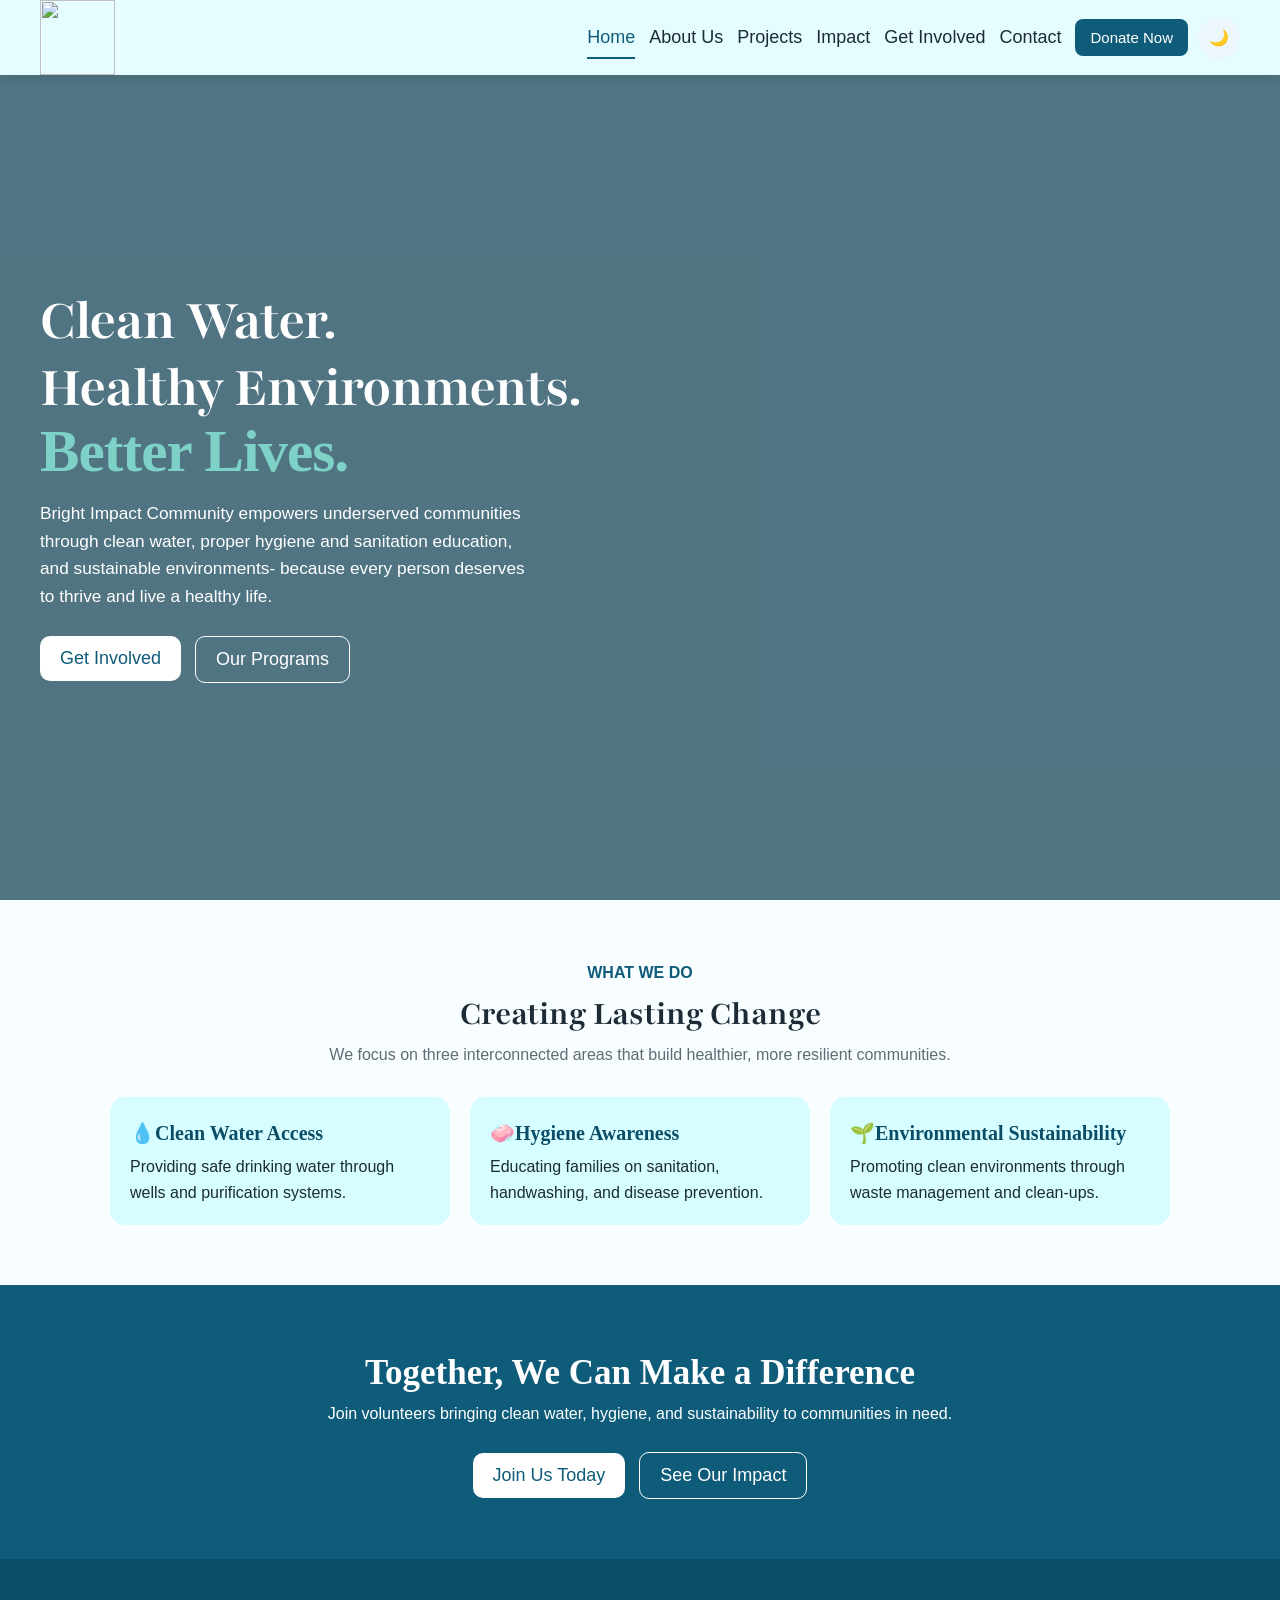
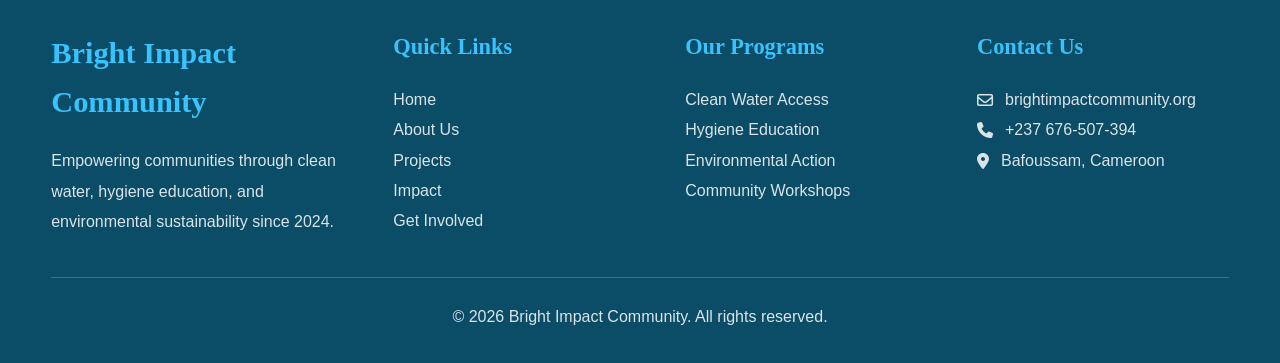
==== index.html @ b59fd04d "Add files via upload" ====
<!DOCTYPE html>
<html lang="en">
<head>
    <meta charset="UTF-8">
    <meta name="viewport" content="width=device-width, initial-scale=1.0">
    <link rel="stylesheet" href="style.css">
    <link rel="icon" type="image/png" href="images/favicon.png">
    <link rel="preconnect" href="https://fonts.googleapis.com">
    <link rel="preconnect" href="https://fonts.gstatic.com" crossorigin>
    <link href="https://fonts.googleapis.com/css2?family=Playfair:ital,opsz,wght@0,5..1200,300..900;1,5..1200,300..900&display=swap" rel="stylesheet">
    <title>Bright Impact Community</title>
    <link
  rel="stylesheet"
  href="https://cdnjs.cloudflare.com/ajax/libs/font-awesome/6.5.2/css/all.min.css"
/>
</head>
<body>

  <!-- NAVBAR -->
<header class="navbar">
<img src="images/logo-light.png" alt="" class="logo" height="75px" width="75px" id="logo">
  <nav id="nav-menu">
    <a href="index.html" class="active">Home</a>
    <a href="About.html">About Us</a>
    <a href="Projects.html">Projects</a>
    <a href="Impact.html">Impact</a>
    <a href="GetInvolved.html">Get Involved</a>
    <a href="Contact.html">Contact</a>
  <a href="Contact.html"><button class="donate-btn">Donate Now</button></a>
  </nav>

  <!-- Hamburger -->
     <div class="nav-actions">
        <button id="theme-toggle" class="theme-toggle" aria-label="Toggle theme">🌙</button>
        <button id="menu-toggle" class="menu-toggle" aria-label="Open menu">
          <i class="fa-solid fa-bars"></i>
        </button>
      </div>
</header>

<!-- HERO SECTION -->
<section class="hero">
  <div class="overlay"></div>
  <div class="hero-content">
    <h1 class="animated-title">
      <span>Clean Water.</span> 
      <span>Healthy Environments.</span>
     <span class="highlight">Better Lives.</span>
    </h1>
    <p>
      Bright Impact Community empowers underserved communities through clean water,
      proper hygiene and sanitation education, and sustainable environments- because every
      person deserves to thrive and live a healthy life.
    </p>
    <div class="buttons">
      <a href="GetInvolved.html"><button class="primary"> Get Involved</button></a>
      <a href="Projects.html"><button class="secondary">Our Programs</button></a>
    </div>
  </div>
</section>



<!-- WHAT WE DO -->
<section class="services">
  <h4>WHAT WE DO</h4>
  <h2>Creating Lasting Change</h2>
  <p class="subtitle">
    We focus on three interconnected areas that build healthier, more resilient communities.
  </p>

  <div class="cards">
    <div class="card">
      <h3>💧Clean Water Access</h3>
      <p>Providing safe drinking water through wells and purification systems.</p>
    </div>

    <div class="card">
      <h3>🧼Hygiene Awareness</h3>
      <p>Educating families on sanitation, handwashing, and disease prevention.</p>
    </div>

    <div class="card">
      <h3>🌱Environmental Sustainability</h3>
      <p>Promoting clean environments through waste management and clean-ups.</p>
    </div>
  </div>
</section>

<!-- CTA -->
<section class="cta">
  <h2>Together, We Can Make a Difference</h2>
  <p>
    Join volunteers bringing clean water, hygiene, and sustainability to communities in need.
  </p>
  <div class="buttons">
    <a href="GetInvolved.html"><button class="primary"> Join Us Today</button></a>
    <a href="Impact.html"><button class="secondary">See Our Impact</button></a>
  </div>
</section>

  <!-- FOOTER -->
  <footer class="footer">
    <div class="footer-grid">
      <div>
        <h3>Bright Impact Community</h3>
        <p>
          Empowering communities through clean water, hygiene education,
          and environmental sustainability since 2024.
        </p>
      </div>

      <div>
        <h4>Quick Links</h4>
        <ul>
          <li><a href="index.html">Home</a></li>
          <li><a href="About.html">About Us</a></li>
          <li><a href="Projects.html">Projects</a></li>
          <li><a href="Impact.html">Impact</a></li>
          <li><a href="GetInvolved.html">Get Involved</a></li>
        </ul>
      </div>

      <div>
        <h4>Our Programs</h4>
        <ul>
          <li><a href="Projects.html">Clean Water Access</a></li>
          <li><a href="Projects.html">Hygiene Education</a></li>
          <li><a href="Projects.html">Environmental Action</a></li>
          <li><a href="Projects.html">Community Workshops</a></li>
        </ul>
      </div>

      <div>
        <h4>Contact Us</h4>
        <ul class="contact-list">
          <li><i class="fa-regular fa-envelope"></i> brightimpactcommunity.org</li>
          <li><i class="fa-solid fa-phone"></i> +237 676-507-394</li>
          <li><i class="fa-solid fa-location-dot"></i> Bafoussam, Cameroon</li>
        </ul>
      </div>
    </div>

    <div class="footer-bottom">
      <p>&copy; 2026 Bright Impact Community. All rights reserved.</p>
    </div>
  </footer>

  <!-- BACK TO TOP -->
  <button id="backToTop" class="back-to-top" aria-label="Back to top">
    <i class="fa-solid fa-arrow-up"></i>
  </button>

<script src="script.js">
</script>
    
</body>
</html>
---- style.css ----
* {
  margin: 0;
  padding: 0;
  box-sizing: border-box;
  font-family: 'Segoe UI', sans-serif;
}

img {
  max-width: 100%;
  display: block;
}

:root {
  --bg-color: #f5f8fa;
  --text-color: #1c2b36;
  --primary-color: #0f5c7a;
  --primary-dark: #0b4c66;
  --nav-bg: #e5fdff;
  --card-color: #ffffff;
  --subtitle-color: #5e6c75;
  --shadow: 0 10px 20px rgba(0,0,0,0.10);
}

body.dark-mode {
  --bg-color: #08131d;
  --text-color: #f3f8fc;
  --primary-color: #35a7d0;
  --primary-dark: #0d2d42;
  --nav-bg: #0b1823;
  --card-color: #10202d;
  --subtitle-color: #bfd0db;
  --shadow: 0 10px 20px rgba(0,0,0,0.35);
}

body {
  background: var(--bg-color);
  color: var(--text-color);
  line-height: 1.6;
  overflow-x: hidden;
}

/* NAVBAR */
.logo {
  border-radius: 0;
  object-fit: cover;
}

.navbar {
  display: flex;
  justify-content: space-between;
  padding: 0 40px;
  align-items: center;
  position: fixed;
  top: 0;
  left: 0;
  width: 100%;
  z-index: 1000;
  background: var(--nav-bg);
  box-shadow: 0 2px 10px rgba(0, 0, 0, 0.1);
}

nav {
  display: flex;
  align-items: center;
  gap: 14px;
  margin-left: auto;
}

.navbar nav a {
  text-decoration: none;
  color: var(--text-color);
  font-size: large;
  position: relative;
}

.navbar nav a:hover,
.navbar nav a.active {
  color: var(--primary-color);
}

.navbar nav a.active::after,
.navbar nav a:hover::after {
  content: "";
  position: absolute;
  left: 0;
  bottom: -7px;
  width: 100%;
  height: 2px;
  background: var(--primary-color);
}

.donate-btn {
  background: var(--primary-color);
  color: white;
  border: none;
  padding: 10px 15px;
  border-radius: 8px;
  font-size: 15px;
  cursor: pointer;
  transition: 0.3s ease;
}

.donate-btn:hover {
  background: var(--primary-dark);
  color: hsl(207, 22%, 90%);
  transform: translateY(-2px);
}

.nav-actions {
  display: flex;
  align-items: center;
  gap: 10px;
  margin-left: 10px;
}

.theme-toggle,
.menu-toggle {
  border: none;
  width: 42px;
  height: 42px;
  border-radius: 50%;
  cursor: pointer;
  background: #edf7fb;
  font-size: 1rem;
}

.menu-toggle {
  display: none;
  font-size: 28px;
  color: var(--text-color);
}

/* HERO */
.hero {
  min-height: 100vh;
  background: url('images/bp2.png');
  background-size: cover;
  background-position: top center;
  background-repeat: no-repeat;
  position: relative;
  display: flex;
  align-items: center;
  margin-top: 0px;
  padding-top: 70px;
}

.overlay {
  position: absolute;
  inset: 0;
  background: rgba(10, 60, 80, 0.7);
}

.hero-content {
  position: relative;
  color: white;
  padding: 20px 40px;
  max-width: 700px;
}

.animated-title {
  font-size: clamp(2.4rem, 6vw, 3.7rem);
  line-height: 1.05;
  letter-spacing: -1px;
  padding-top: 0px;
}

.hero span {
  color: #ffffff;
  font-family: Playfair;
}

.animated-title .highlight {
  color: #7ed1c6;
  font-family: 'Times New Roman', Times, serif;
}

.hero-content p {
  padding-top: 18px;
  max-width: 500px;
  font-size: clamp(0.98rem, 2vw, 1.08rem);
}

.buttons {
  padding-top: 25px;
  display: flex;
  flex-wrap: wrap;
  gap: 14px;
}

.buttons button {
  padding: 12px 20px;
  border-radius: 10px;
  cursor: pointer;
}

.primary {
  background: white;
  color: #0f5c7a;
  font-size: 18px;
  border: none;
}

.secondary {
  background: transparent;
  border: 1px solid rgb(255, 255, 255);
  color: white;
  font-size: 18px;
}

/* SERVICES */
.services {
  padding: 60px 20px;
  text-align: center;
  background-color: #f8feff;
}

.services h4 {
  color: #0f5c7a;
}

.services h2 {
  font-family: Playfair;
  font-size: 35px;
}

.subtitle {
  color: var(--subtitle-color);
}

.cards {
  display: flex;
  gap: 20px;
  margin-top: 30px;
  justify-content: center;
  flex-wrap: wrap;
}

.card {
  background: hsl(183, 100%, 92%);
  padding: 20px;
  border-radius: 15px;
  width: min(100%, 340px);
  transition: all 0.6s ease;
  opacity: 0;
  transform: translateY(50px);
}

.card.show {
  opacity: 1;
  transform: translateY(0);
}

.card:hover {
  transform: translateY(-10px);
  box-shadow: 0 10px 20px rgba(0,0,0,0.3);
}

.card h3 {
  font-family: 'Times New Roman', Times, serif;
  font-size: 20px;
  text-align: left;
  color: #0b4c66;
}

.card p {
  text-align: left;
  padding-top: 5px;
}

/* CTA */
.cta {
  background: #0f5c7a;
  color: white;
  text-align: center;
  padding: 60px 20px;
}

.cta h2 {
  font-size: clamp(2rem, 5vw, 35px);
  font-family: 'Times New Roman', Times, serif;
}

.cta .buttons {
  display: flex;
  justify-content: center;
  align-items: center;
  gap: 14px;
}

/* FOOTER */
.footer {
  background: #0b4c66;
  color: white;
  padding: 70px 0 30px;
}

.footer-grid {
  width: min(1180px, 92%);
  margin: auto;
  display: grid;
  grid-template-columns: 1.2fr 1fr 1fr 1fr;
  gap: 40px;
}

.footer h3,
.footer h4 {
  font-family: "Playfair Display", serif;
  margin-bottom: 20px;
  font-size: 1.9rem;
  color: #38c3ff;
}

.footer h4 {
  font-size: 1.4rem;
}

.footer p,
.footer li,
.footer a {
  color: rgba(255,255,255,0.85);
  line-height: 1.9;
  font-size: 1rem;
  text-decoration: none;
}

.footer ul {
  list-style: none;
}

.footer a:hover {
  color: white;
}

.contact-list li {
  display: flex;
  align-items: center;
  gap: 12px;
}

.footer-bottom {
  width: min(1180px, 92%);
  margin: 40px auto 0;
  border-top: 1px solid rgba(255,255,255,0.2);
  padding-top: 24px;
  text-align: center;
}

/* BACK TO TOP */
.back-to-top {
  position: fixed;
  right: 22px;
  bottom: 24px;
  width: 62px;
  height: 62px;
  border: none;
  border-radius: 50%;
  background: linear-gradient(135deg, #14a8e2, #1a6bf2);
  color: white;
  font-size: 1.3rem;
  box-shadow: 0 12px 25px rgba(17, 121, 200, 0.25);
  cursor: pointer;
  z-index: 999;
  opacity: 0;
  visibility: hidden;
  transition: 0.3s ease;
}

.back-to-top.show {
  opacity: 1;
  visibility: visible;
}

/* ANIMATIONS */
.animated-title span {
  display: inline-block;
  opacity: 0;
  transform: translateX(-150px);
  animation: slideIn 1.5s forwards;
}

.animated-title span:nth-child(1) {
  animation-delay: 0.3s;
}

.animated-title span:nth-child(2) {
  animation-delay: 0.6s;
}

.animated-title span:nth-child(3) {
  animation-delay: 0.9s;
}

@keyframes slideIn {
  to {
    opacity: 1;
    transform: translateX(0);
  }
}

/* DARK MODE */
body.dark-mode .navbar {
  background: rgba(10, 22, 34, 0.96);
}

body.dark-mode nav a,
body.dark-mode .theme-toggle,
body.dark-mode .menu-toggle {
  color: #e8f1ff;
}
body.dark-mode .primary{
  background-color: rgba(10, 22, 34, 0.96);
  color: hsl(197, 100%, 50%);
}
body.dark-mode .secondary{
    border: 2px solid rgba(10, 22, 34, 0.96) ;
    color: hsl(197, 100%, 50%);
}

body.dark-mode .services {
  background: #0d1b2a;
}

body.dark-mode .services h2,
body.dark-mode .cta h2,
body.dark-mode .card h3 {
  color: #e8f1ff;
}

body.dark-mode .subtitle,
body.dark-mode .card p {
  color: #bfd1e6;
}

body.dark-mode .card {
  background: #14283c;
}

body.dark-mode .cta {
  background: linear-gradient(135deg, #0d8cc0, #235ff0);
}

/* RESPONSIVE */
@media (max-width: 900px) {
  .menu-toggle {
    display: inline-grid;
    place-items: center;
  }

  nav {
    position: absolute;
    top: 82px;
    right: 4%;
    width: 260px;
    background: var(--nav-bg);
    flex-direction: column;
    align-items: flex-start;
    padding: 24px;
    border-radius: 20px;
    box-shadow: var(--shadow);
    opacity: 0;
    pointer-events: none;
    transform: translateY(20px);
    transition: 0.3s ease;
  }

  nav.active {
    opacity: 1;
    pointer-events: auto;
    transform: translateY(0);
  }

  .footer-grid {
    grid-template-columns: 1fr;
  }

  body.dark-mode nav {
    background: var(--nav-bg);
  }

  body.dark-mode .theme-toggle,
  body.dark-mode .menu-toggle {
    background: #14283c;
    color: #e8f1ff;
  }
}

@media (max-width: 700px) {
  .buttons {
    flex-direction: column;
    align-items: stretch;
  }

  .buttons a,
  .buttons button {
    width: 100%;
  }

  .card {
    width: 100%;
    margin: 0;
  }

  .footer-grid {
    grid-template-columns: 1fr;
  }

  .back-to-top {
    width: 55px;
    height: 55px;
    right: 16px;
    bottom: 18px;
  }
  .hero {
    background-position: center;
    padding-top: 80px;
  }

  .hero-content {
    padding: 16px 18px;
  }
  .animated-title{
    font-size: 60px;
  }

}

@media (max-width: 480px) {
  nav {
    width: calc(100vw - 28px);
    right: 14px;
    top: 78px;
  }
}
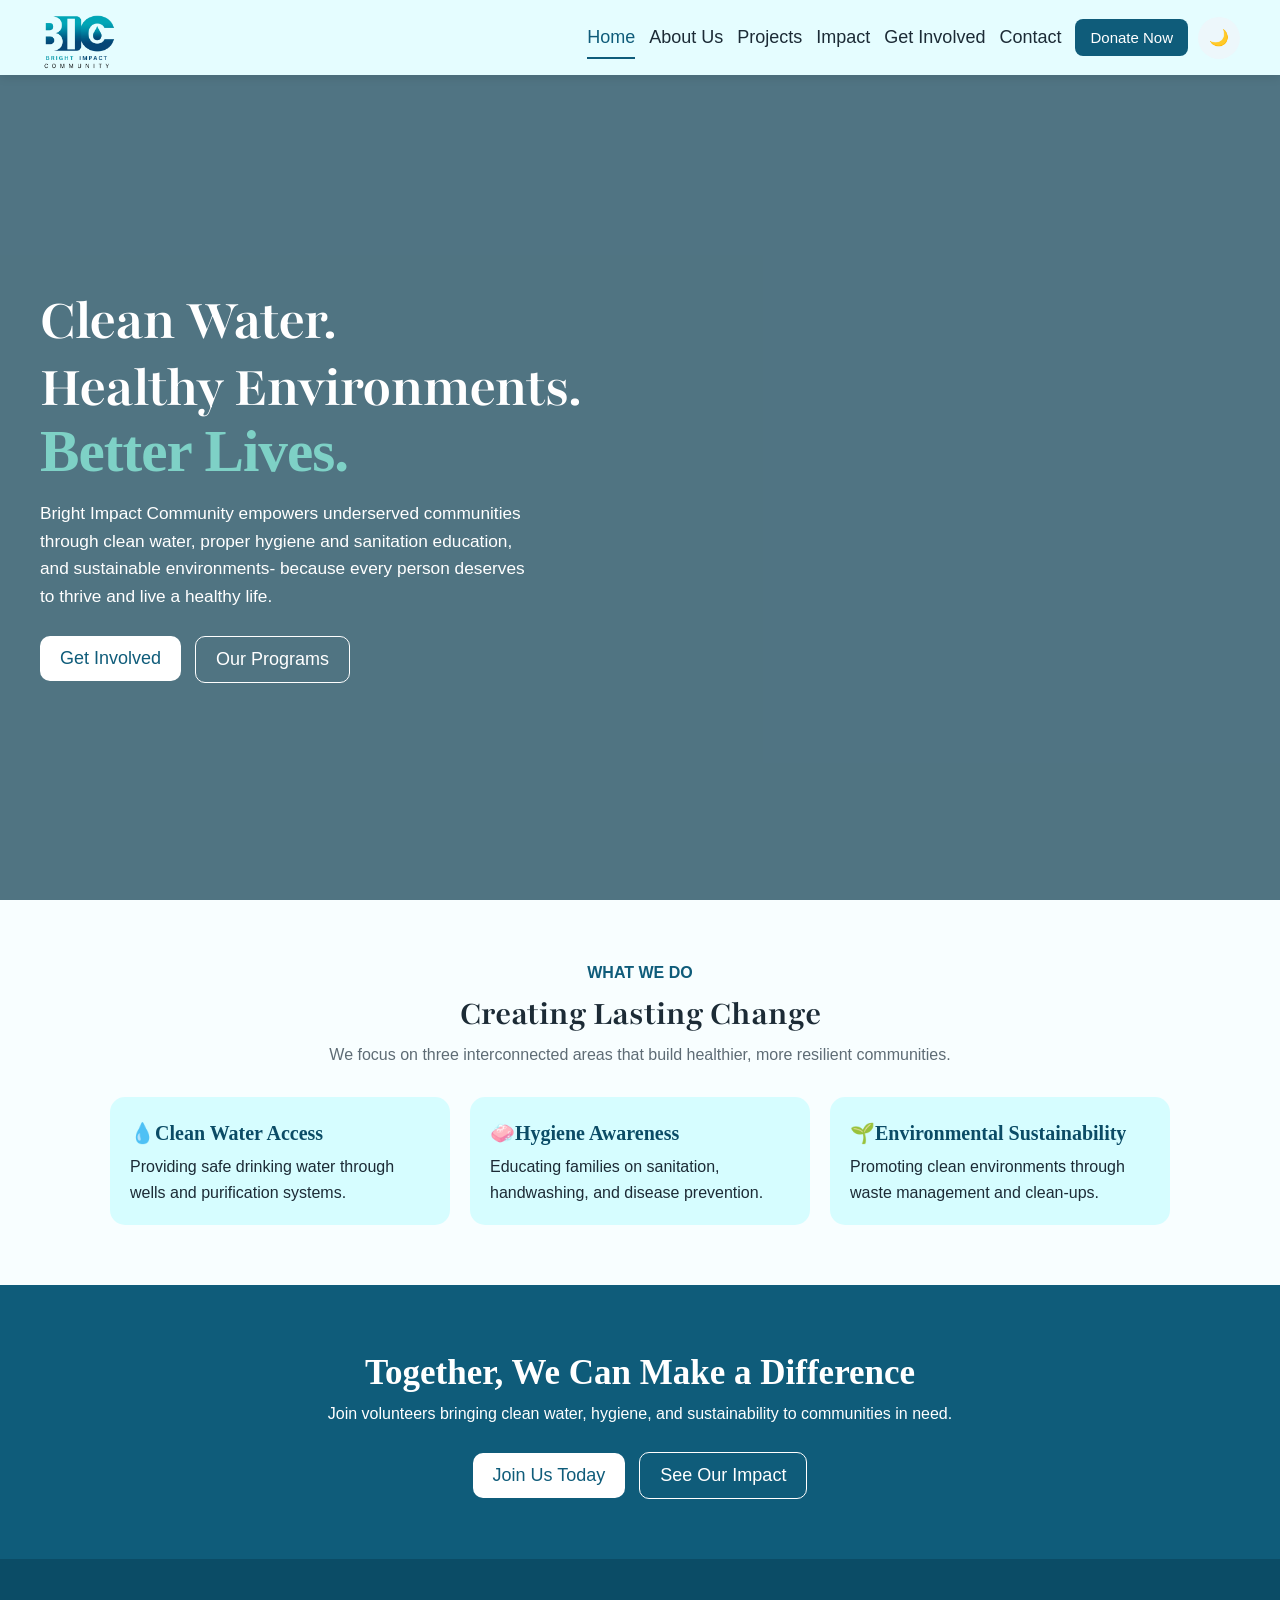
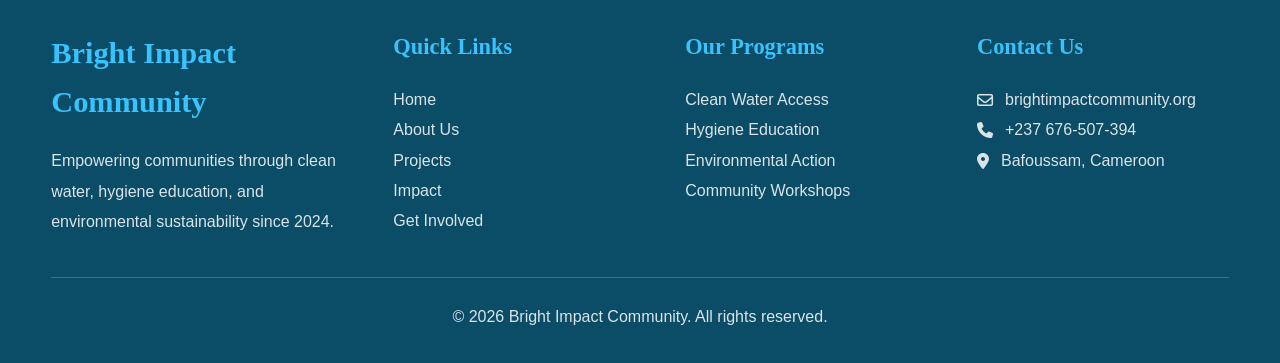
==== commit d43c7710: "Fix image paths and favicon link in index.html Updated image source paths and favicon link in index." ====
--- a/index.html
+++ b/index.html
@@ -4,7 +4,7 @@
     <meta charset="UTF-8">
     <meta name="viewport" content="width=device-width, initial-scale=1.0">
     <link rel="stylesheet" href="style.css">
-    <link rel="icon" type="image/png" href="images/favicon.png">
+    <link rel="icon" type="image/png" href="favicon.png">
     <link rel="preconnect" href="https://fonts.googleapis.com">
     <link rel="preconnect" href="https://fonts.gstatic.com" crossorigin>
     <link href="https://fonts.googleapis.com/css2?family=Playfair:ital,opsz,wght@0,5..1200,300..900;1,5..1200,300..900&display=swap" rel="stylesheet">
@@ -18,7 +18,7 @@
 
   <!-- NAVBAR -->
 <header class="navbar">
-<img src="images/logo-light.png" alt="" class="logo" height="75px" width="75px" id="logo">
+<img src="logo-light.png" alt="" class="logo" height="75px" width="75px" id="logo">
   <nav id="nav-menu">
     <a href="index.html" class="active">Home</a>
     <a href="About.html">About Us</a>
@@ -155,4 +155,4 @@
 </script>
     
 </body>
-</html>+</html>
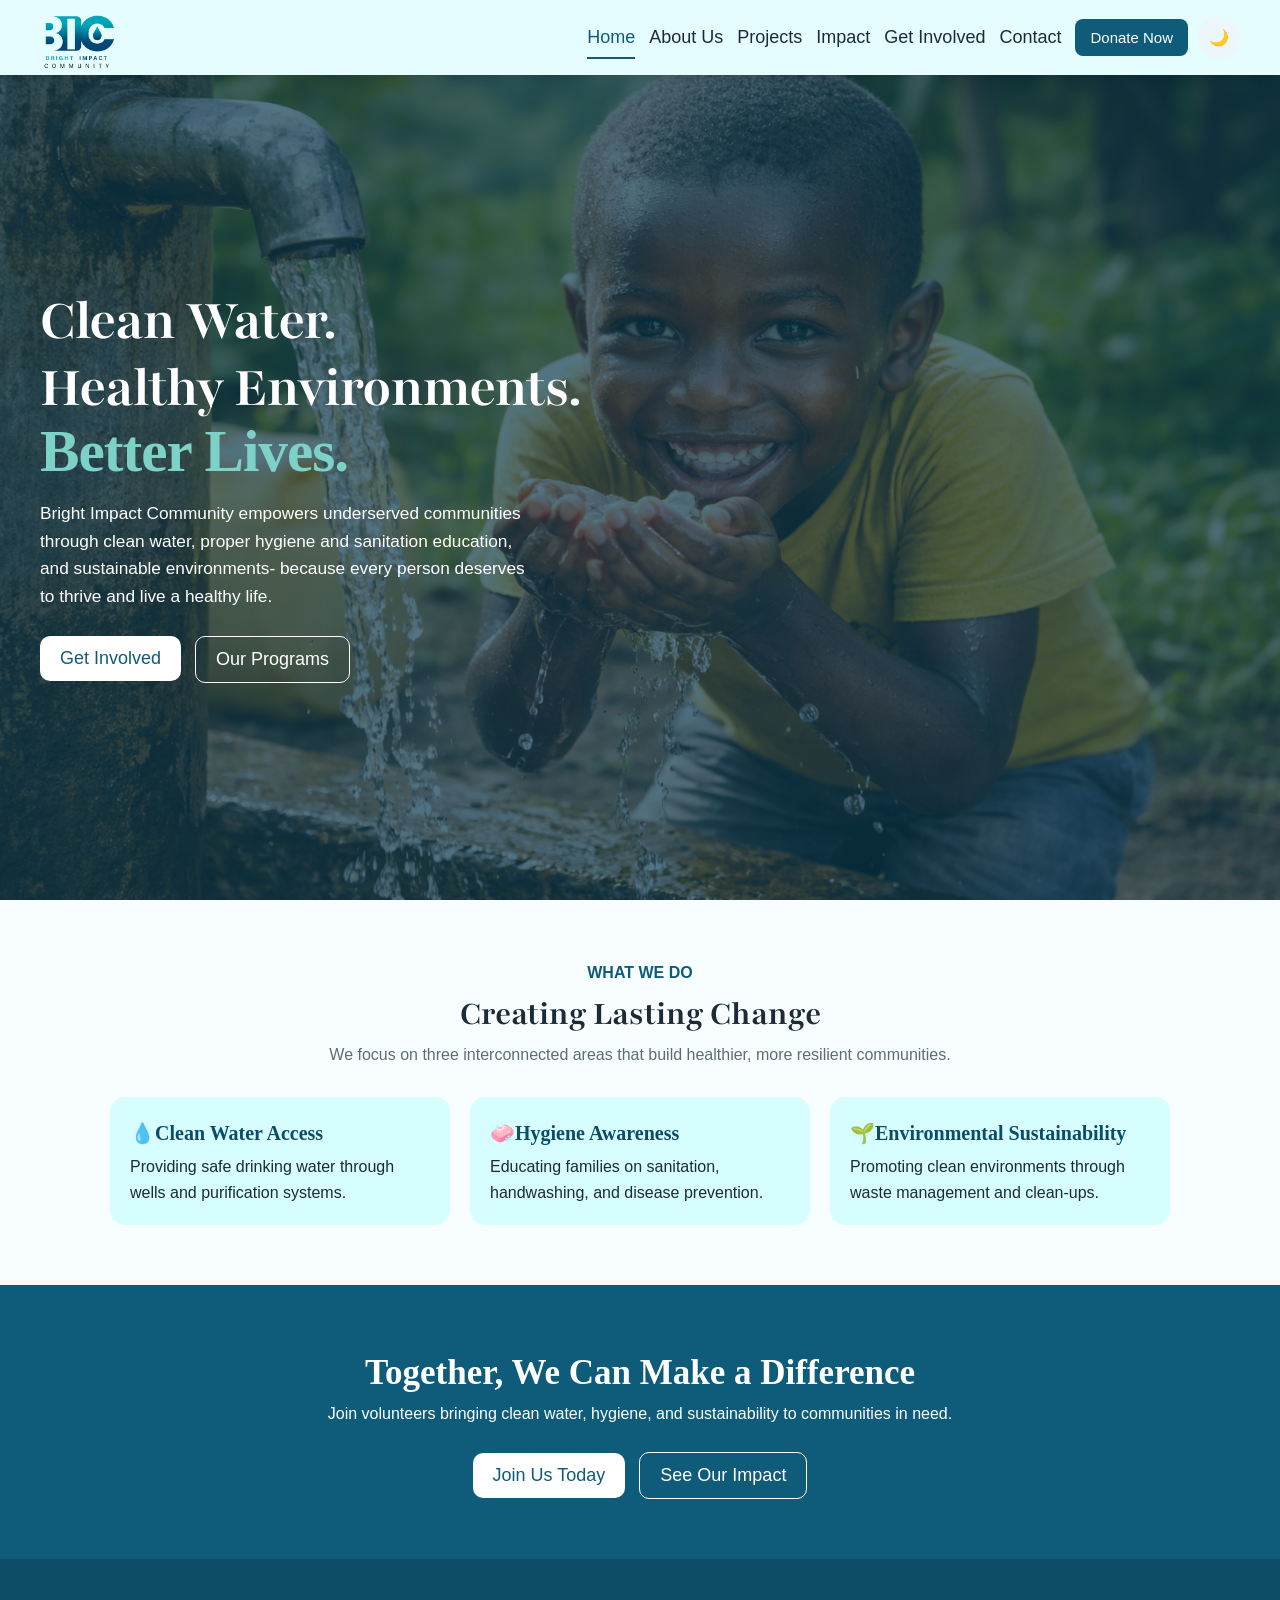
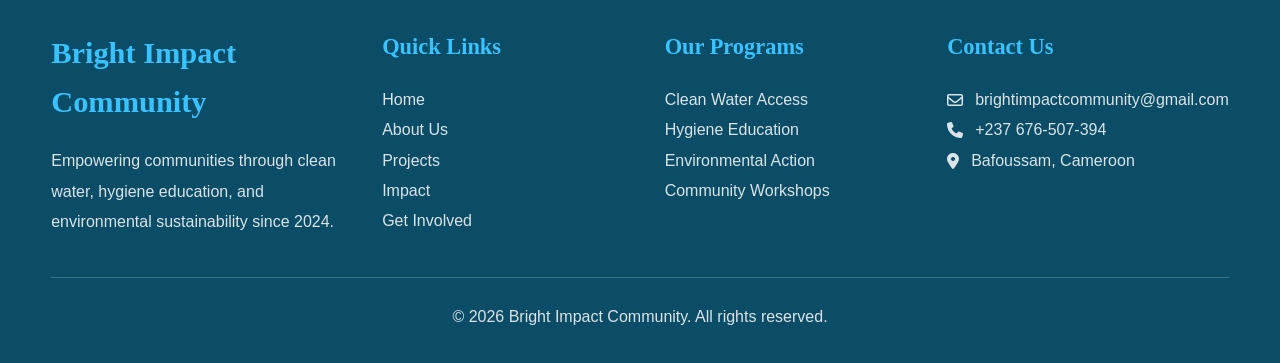
==== commit 390002f7: "Fix HTML encoding issues in index.html" ====
--- a/index.html
+++ b/index.html
@@ -134,7 +134,7 @@
       <div>
         <h4>Contact Us</h4>
         <ul class="contact-list">
-          <li><i class="fa-regular fa-envelope"></i> brightimpactcommunity.org</li>
+          <li><i class="fa-regular fa-envelope"></i> brightimpactcommunity@gmail.com </li>
           <li><i class="fa-solid fa-phone"></i> +237 676-507-394</li>
           <li><i class="fa-solid fa-location-dot"></i> Bafoussam, Cameroon</li>
         </ul>
--- a/style.css
+++ b/style.css
@@ -133,7 +133,7 @@
 /* HERO */
 .hero {
   min-height: 100vh;
-  background: url('images/bp2.png');
+  background: url('bp2.png');
   background-size: cover;
   background-position: top center;
   background-repeat: no-repeat;
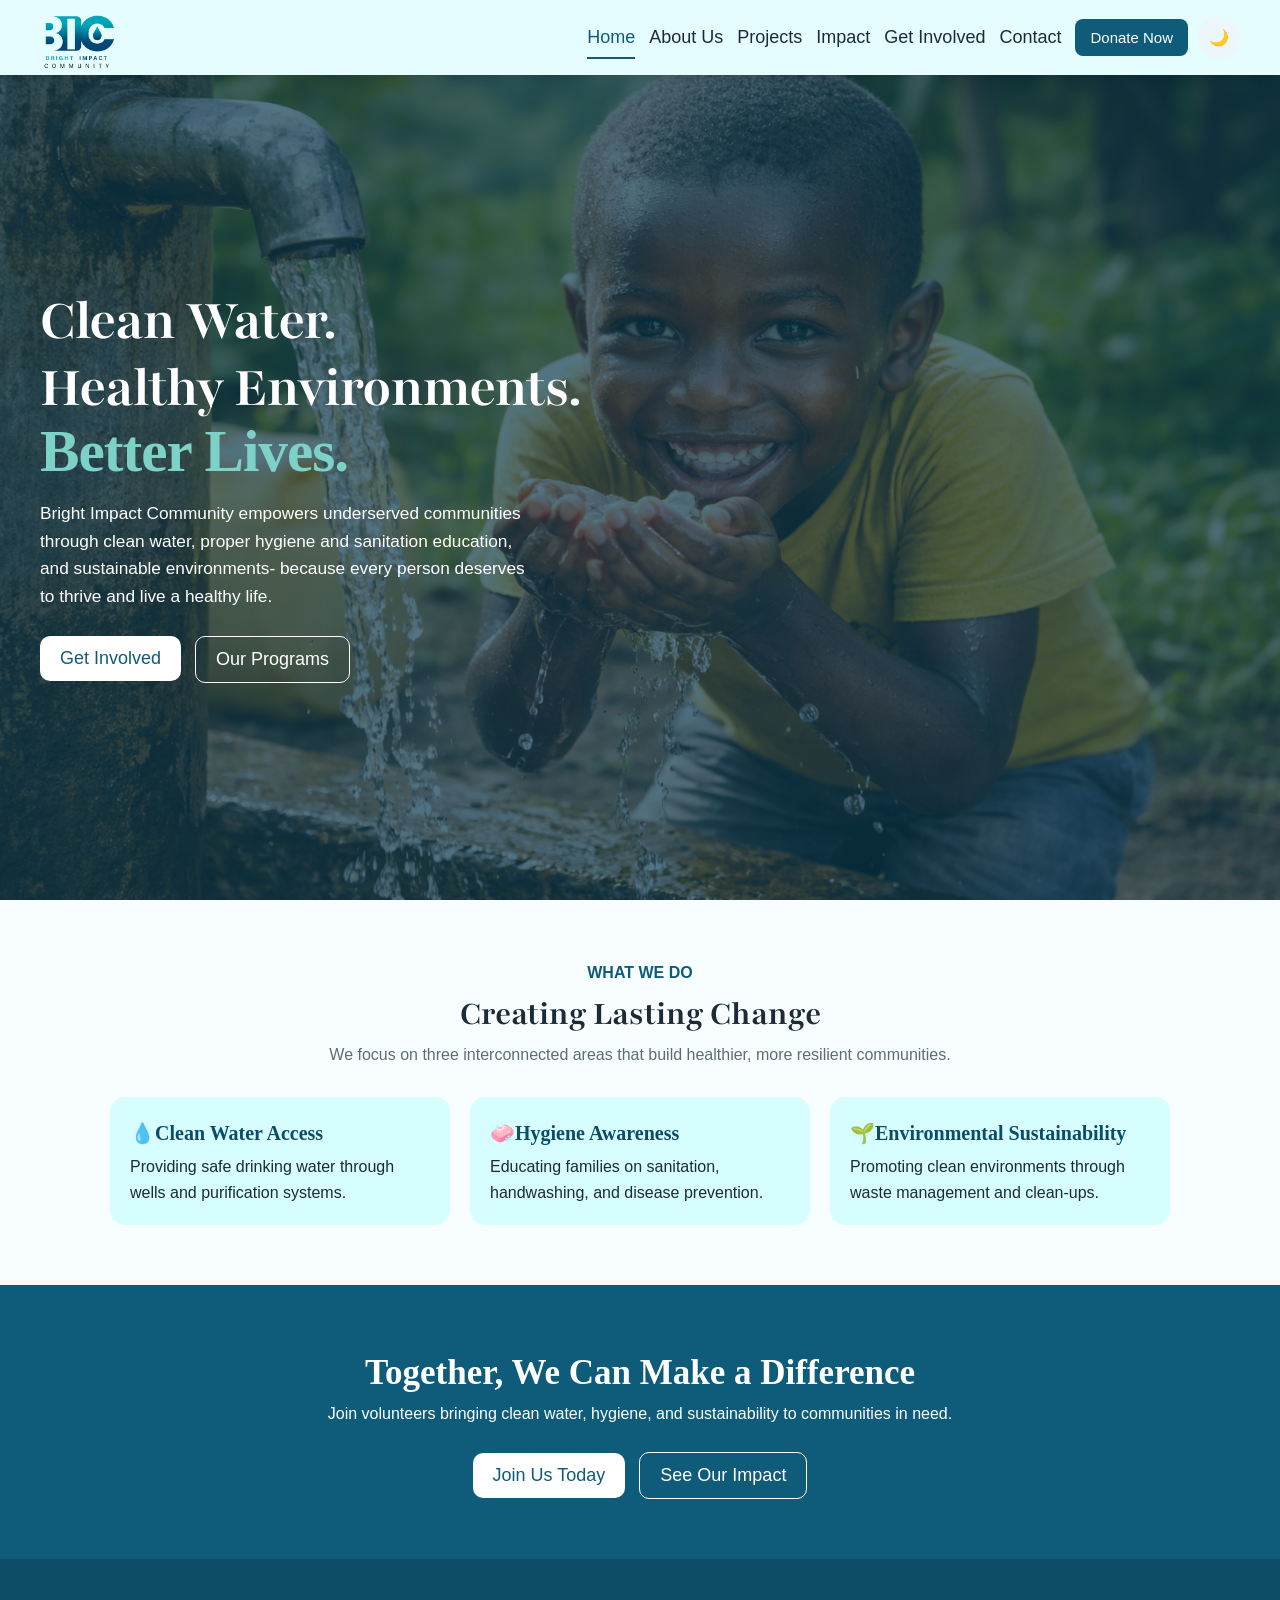
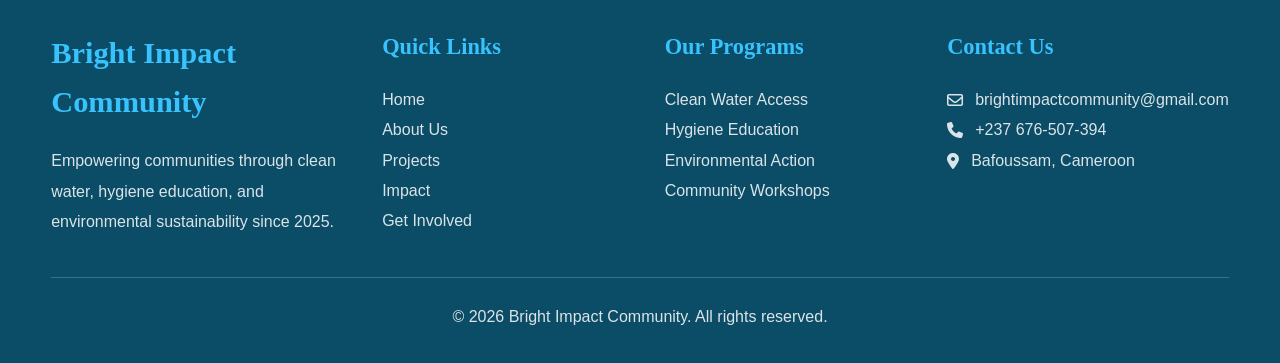
==== commit 2b5785a5: "Fix HTML formatting and structure" ====
--- a/index.html
+++ b/index.html
@@ -106,7 +106,7 @@
         <h3>Bright Impact Community</h3>
         <p>
           Empowering communities through clean water, hygiene education,
-          and environmental sustainability since 2024.
+          and environmental sustainability since 2025.
         </p>
       </div>
 
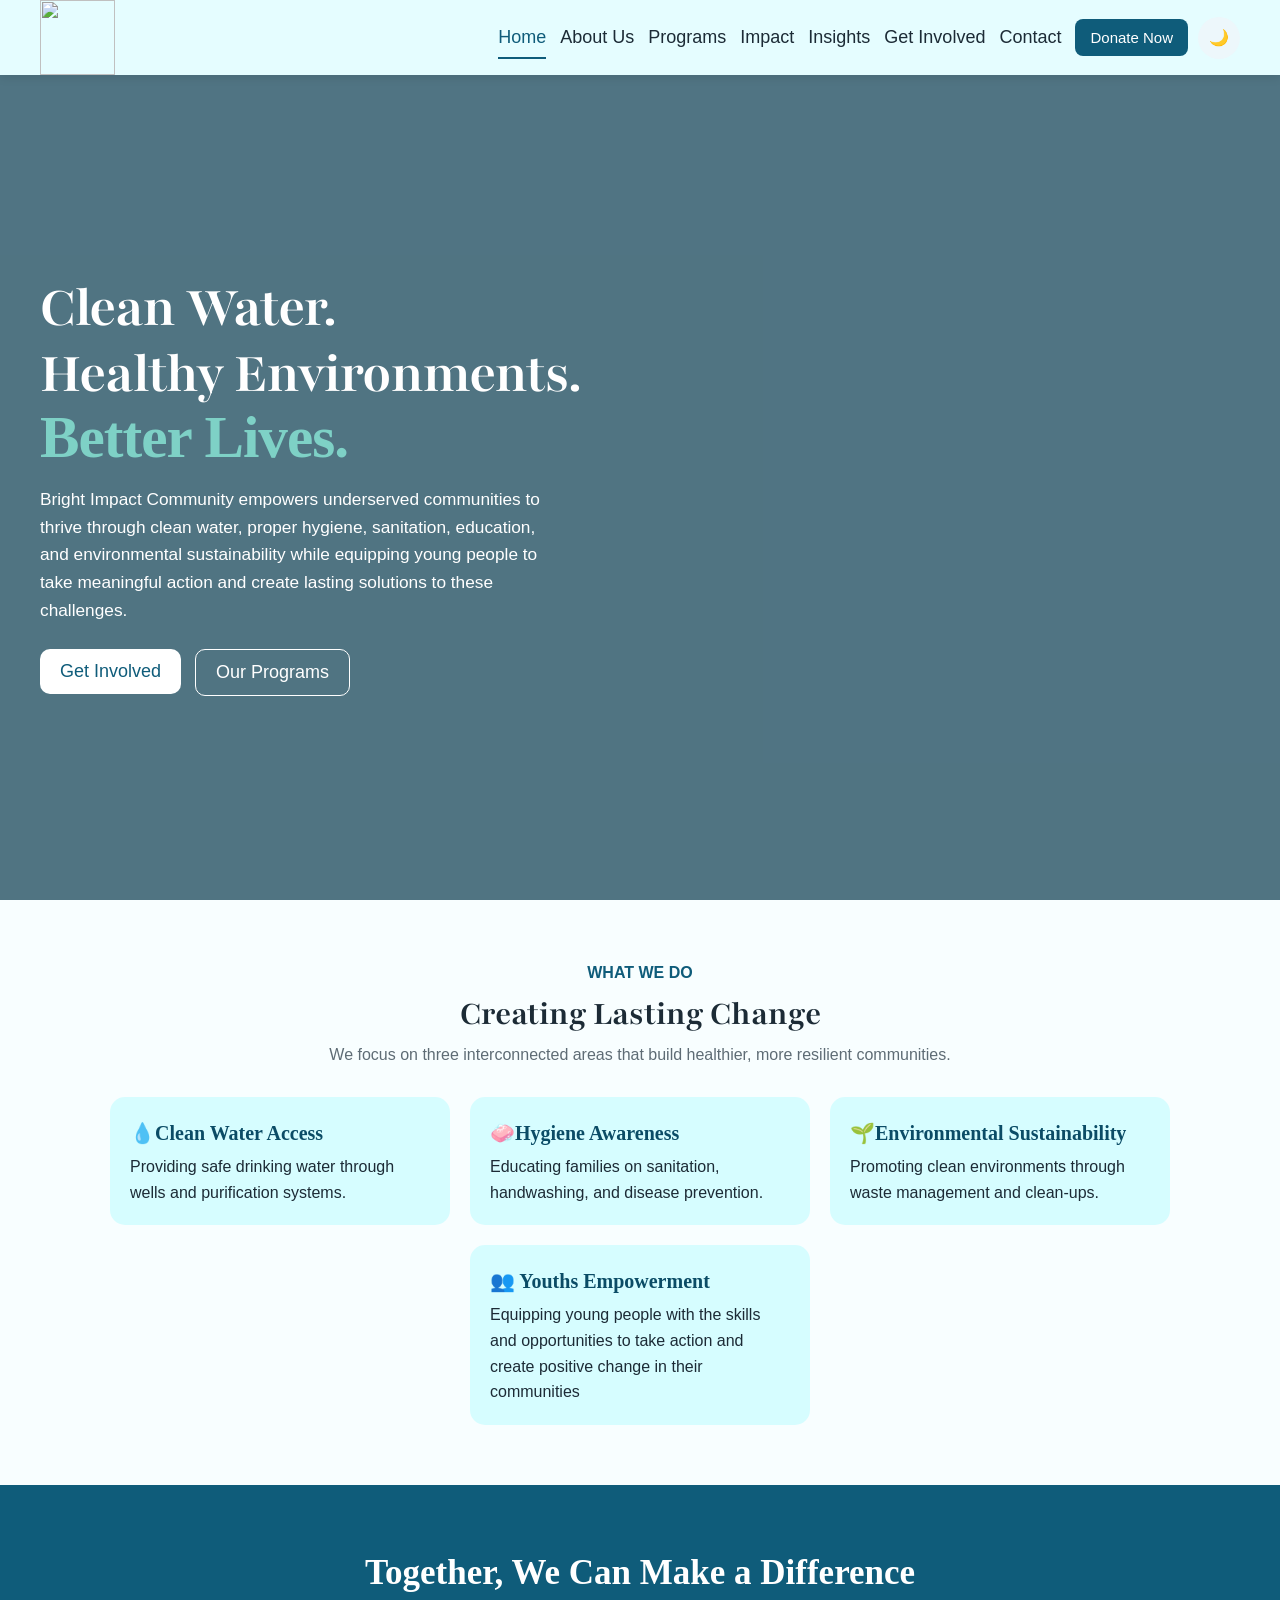
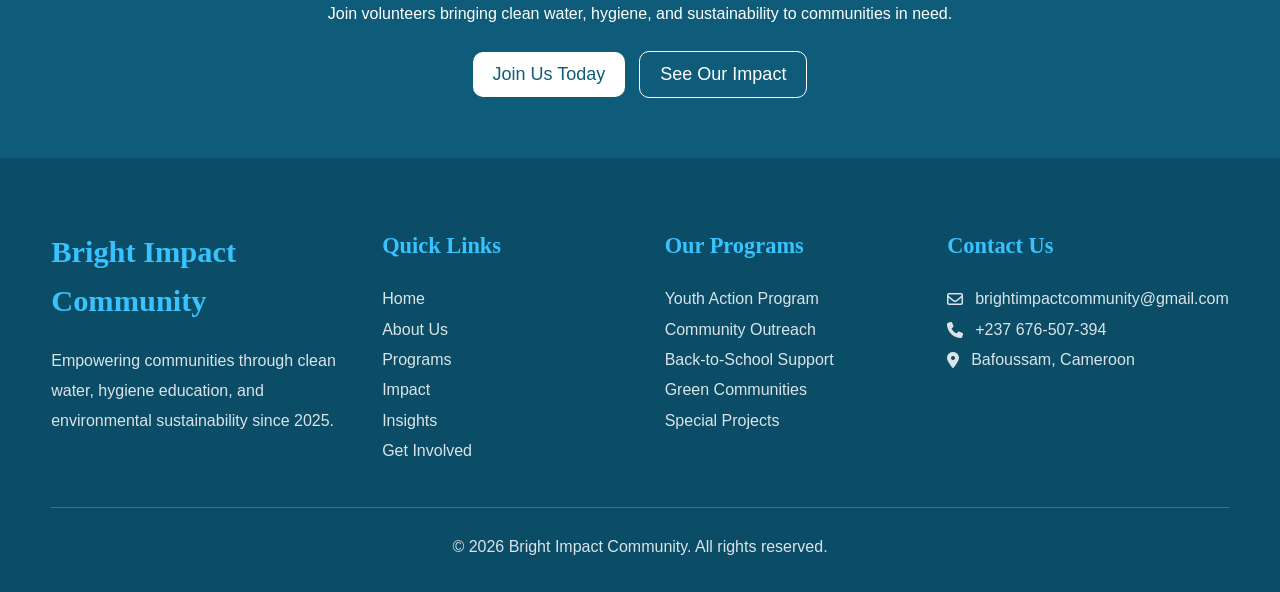
==== commit 308552a6: "Add files via upload" ====
--- a/index.html
+++ b/index.html
@@ -4,7 +4,7 @@
     <meta charset="UTF-8">
     <meta name="viewport" content="width=device-width, initial-scale=1.0">
     <link rel="stylesheet" href="style.css">
-    <link rel="icon" type="image/png" href="favicon.png">
+    <link rel="icon" type="image/png" href="images/favicon.png">
     <link rel="preconnect" href="https://fonts.googleapis.com">
     <link rel="preconnect" href="https://fonts.gstatic.com" crossorigin>
     <link href="https://fonts.googleapis.com/css2?family=Playfair:ital,opsz,wght@0,5..1200,300..900;1,5..1200,300..900&display=swap" rel="stylesheet">
@@ -18,15 +18,16 @@
 
   <!-- NAVBAR -->
 <header class="navbar">
-<img src="logo-light.png" alt="" class="logo" height="75px" width="75px" id="logo">
+<img src="images/logo-light.png" alt="" class="logo" height="75px" width="75px" id="logo">
   <nav id="nav-menu">
     <a href="index.html" class="active">Home</a>
     <a href="About.html">About Us</a>
-    <a href="Projects.html">Projects</a>
+    <a href="Projects.html">Programs</a>
     <a href="Impact.html">Impact</a>
+    <a href="Insights.html">Insights</a>
     <a href="GetInvolved.html">Get Involved</a>
     <a href="Contact.html">Contact</a>
-  <a href="Contact.html"><button class="donate-btn">Donate Now</button></a>
+  <a href="https://dodonate.org/donate/brightimpactcommunity" target="_blank" rel="noopener"><button class="donate-btn">Donate Now</button></a>
   </nav>
 
   <!-- Hamburger -->
@@ -48,9 +49,8 @@
      <span class="highlight">Better Lives.</span>
     </h1>
     <p>
-      Bright Impact Community empowers underserved communities through clean water,
-      proper hygiene and sanitation education, and sustainable environments- because every
-      person deserves to thrive and live a healthy life.
+      Bright Impact Community empowers underserved communities to thrive through clean water, proper hygiene, sanitation, education, and environmental sustainability
+      while equipping young people to take meaningful action and create lasting solutions to these challenges.
     </p>
     <div class="buttons">
       <a href="GetInvolved.html"><button class="primary"> Get Involved</button></a>
@@ -84,6 +84,11 @@
       <h3>🌱Environmental Sustainability</h3>
       <p>Promoting clean environments through waste management and clean-ups.</p>
     </div>
+
+    <div class="card">
+      <h3>👥 Youths Empowerment</h3>
+      <p>Equipping young people with the skills and opportunities to take action and create positive change in their communities</p>
+    </div>
   </div>
 </section>
 
@@ -115,26 +120,28 @@
         <ul>
           <li><a href="index.html">Home</a></li>
           <li><a href="About.html">About Us</a></li>
-          <li><a href="Projects.html">Projects</a></li>
+          <li><a href="Projects.html">Programs</a></li>
           <li><a href="Impact.html">Impact</a></li>
+          <li><a href="Insights.html">Insights</a></li>
           <li><a href="GetInvolved.html">Get Involved</a></li>
         </ul>
       </div>
 
-      <div>
+       <div>
         <h4>Our Programs</h4>
         <ul>
-          <li><a href="Projects.html">Clean Water Access</a></li>
-          <li><a href="Projects.html">Hygiene Education</a></li>
-          <li><a href="Projects.html">Environmental Action</a></li>
-          <li><a href="Projects.html">Community Workshops</a></li>
+          <li><a href="Projects.html#youth-action">Youth Action Program</a></li>
+          <li><a href="Projects.html#community-outreach">Community Outreach</a></li>
+          <li><a href="Projects.html#back-to-school">Back-to-School Support</a></li>
+          <li><a href="Projects.html#green-communities">Green Communities</a></li>
+          <li><a href="Projects.html#special-projects">Special Projects</a></li>
         </ul>
       </div>
 
       <div>
         <h4>Contact Us</h4>
         <ul class="contact-list">
-          <li><i class="fa-regular fa-envelope"></i> brightimpactcommunity@gmail.com </li>
+          <li><i class="fa-regular fa-envelope"></i>brightimpactcommunity@gmail.com</li>
           <li><i class="fa-solid fa-phone"></i> +237 676-507-394</li>
           <li><i class="fa-solid fa-location-dot"></i> Bafoussam, Cameroon</li>
         </ul>
@@ -155,4 +162,4 @@
 </script>
     
 </body>
-</html>
+</html>
--- a/style.css
+++ b/style.css
@@ -133,7 +133,7 @@
 /* HERO */
 .hero {
   min-height: 100vh;
-  background: url('bp2.png');
+  background: url('images/bp2.png');
   background-size: cover;
   background-position: top center;
   background-repeat: no-repeat;
@@ -531,3 +531,35 @@
     top: 78px;
   }
 }
+
+/* hero: fit the content instead of filling the whole screen on tablets and phones */
+@media (max-width: 1100px) {
+  .hero {
+    min-height: 0;
+    padding: 130px 0 90px;
+  }
+}
+
+@media (max-width: 700px) {
+  .hero {
+    padding: 110px 0 60px;
+  }
+
+  .animated-title {
+    font-size: clamp(2.2rem, 9vw, 3rem);
+  }
+}
+
+@media (max-width: 1100px) {
+  .navbar {
+    padding: 0 20px;
+  }
+
+  .navbar nav a {
+    font-size: 1rem;
+  }
+
+  nav {
+    gap: 10px;
+  }
+}
